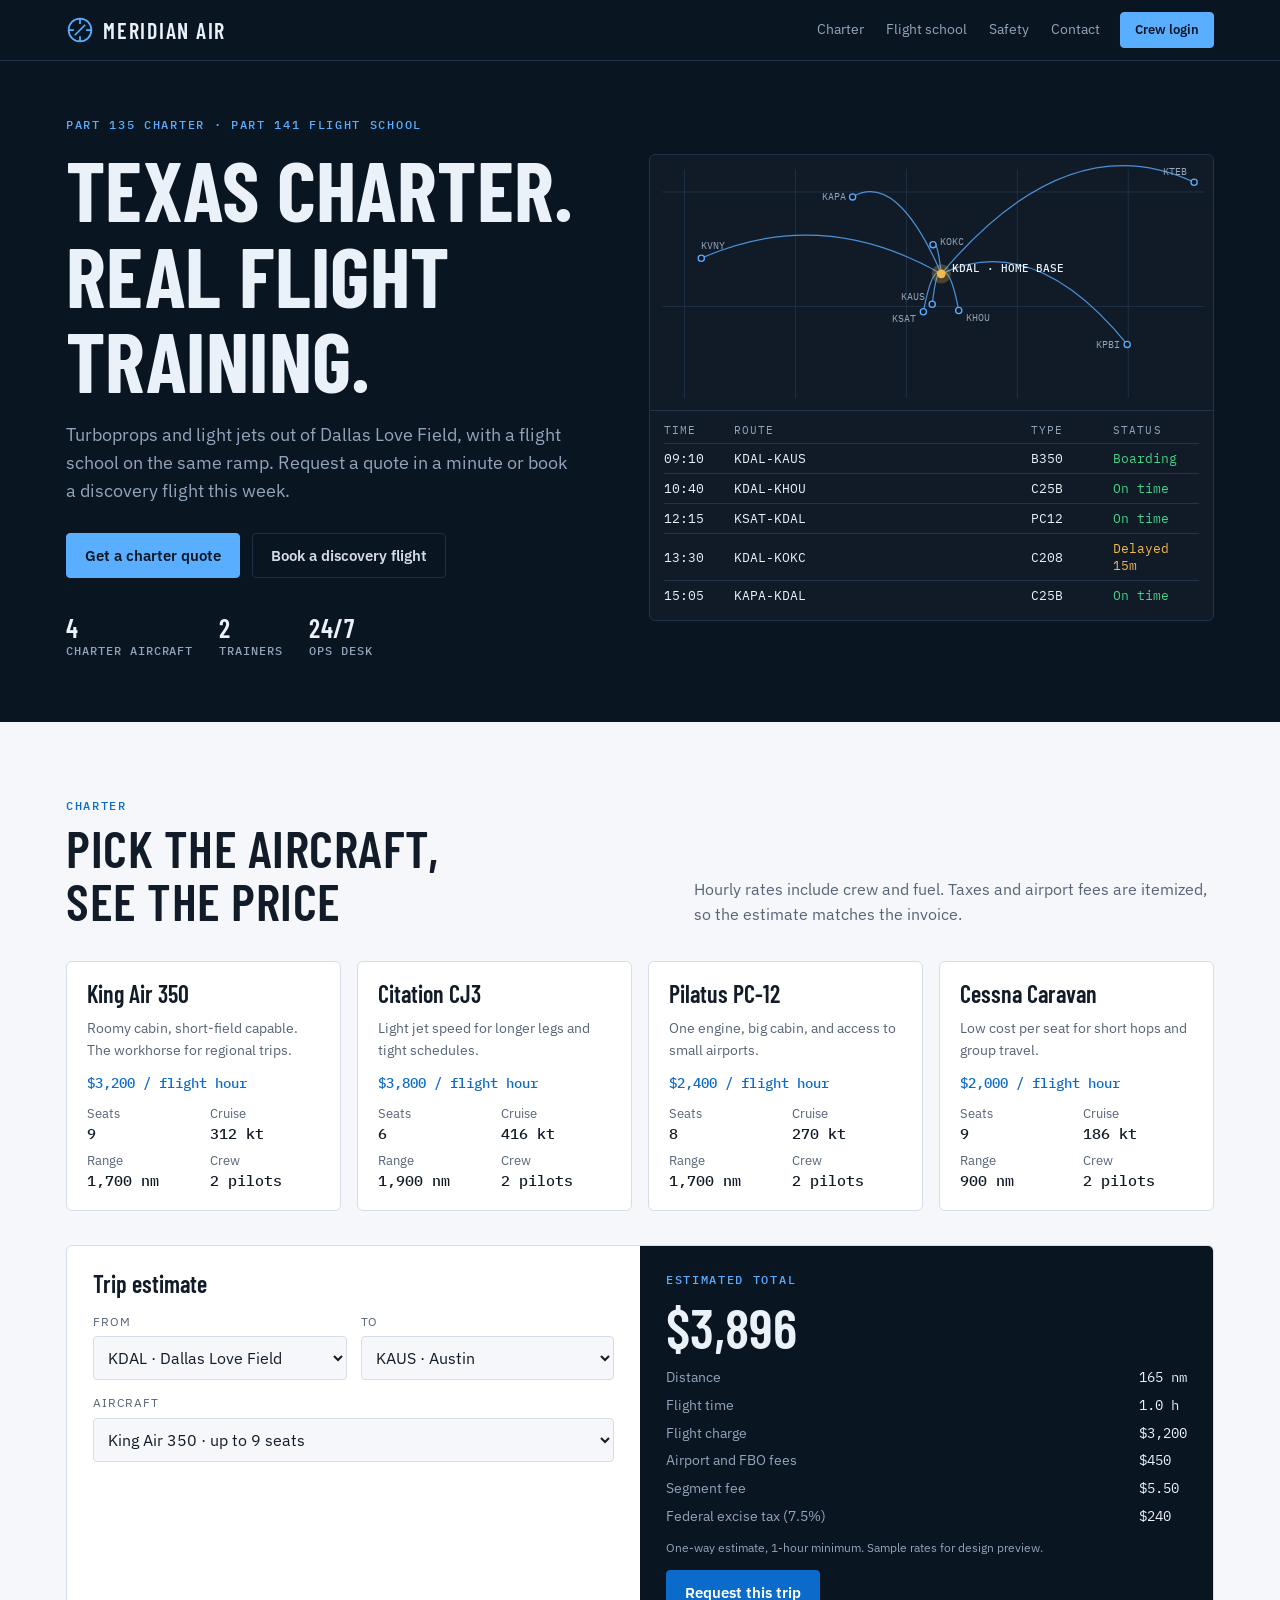
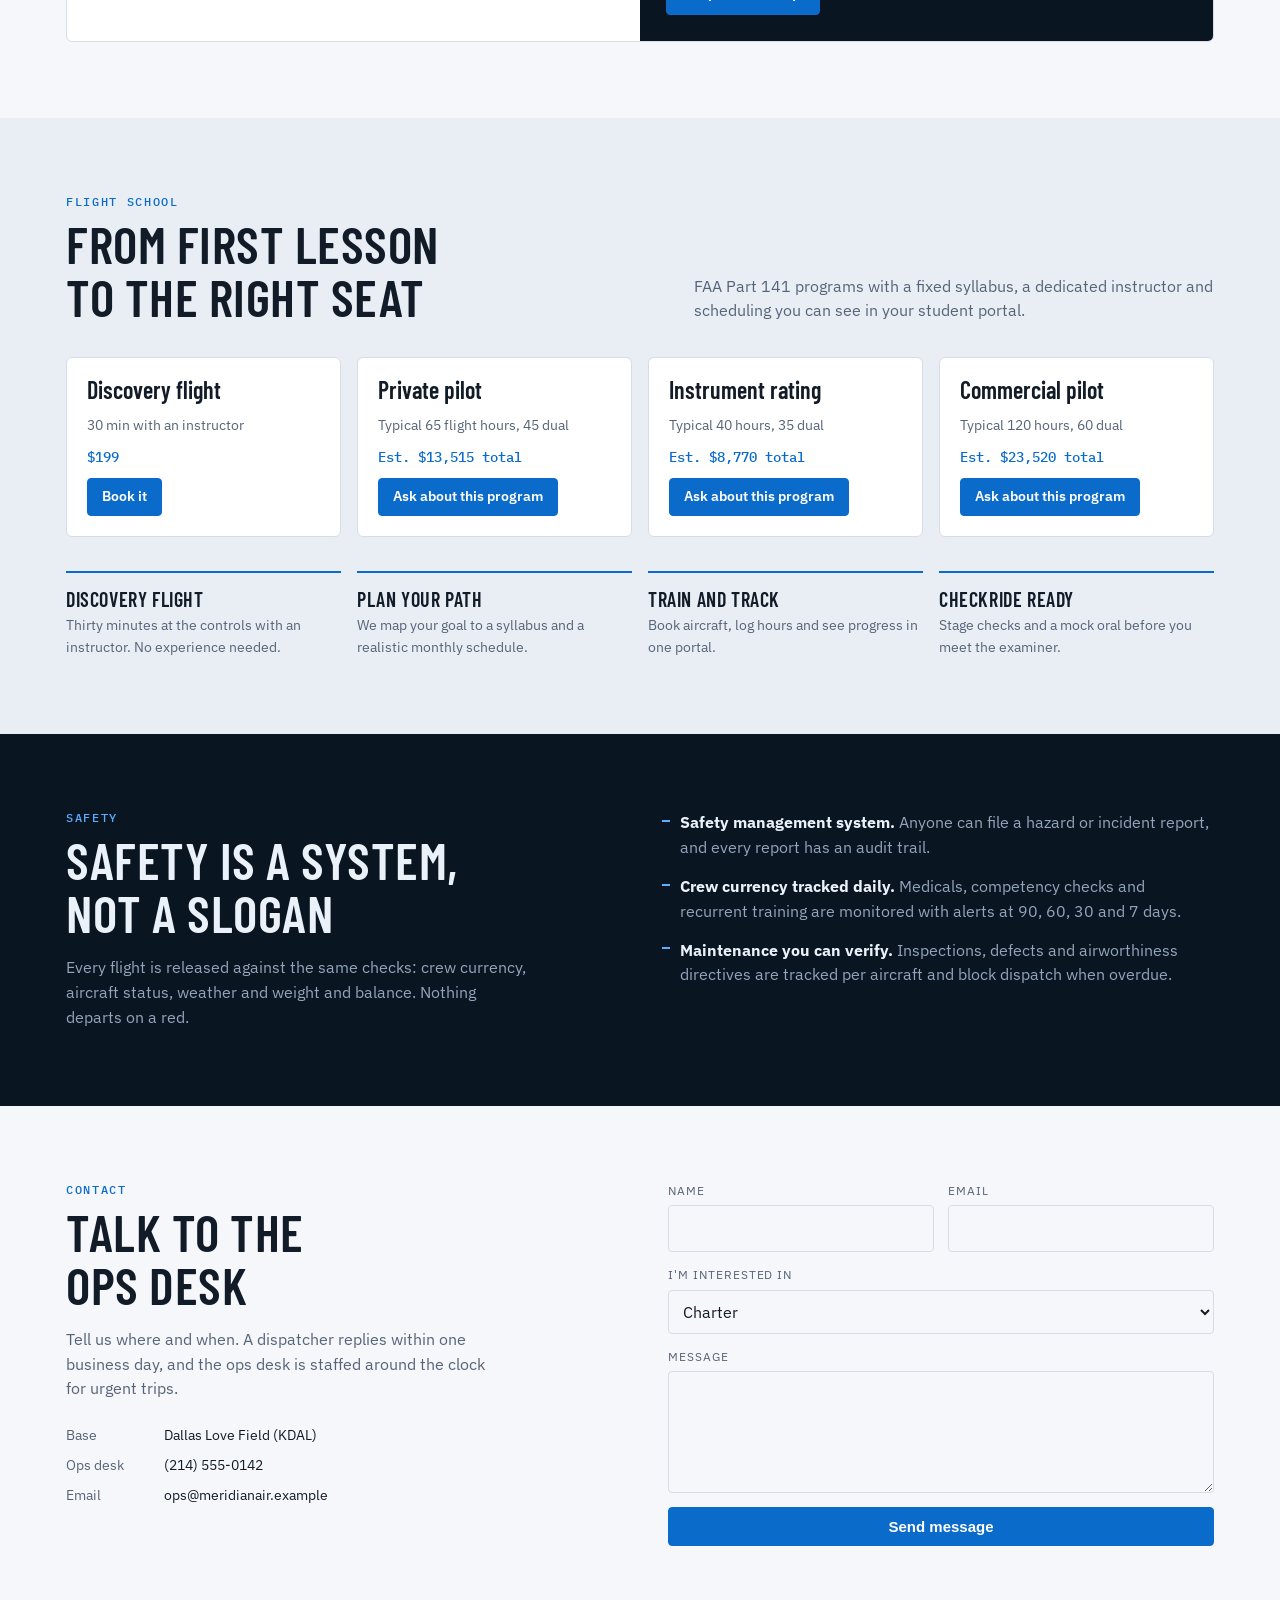
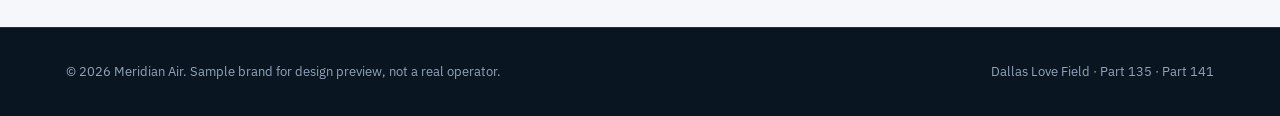
==== index.html @ 29b23692 "Add files via upload" ====
<!doctype html><html lang="en"><head><meta charset="utf-8"><meta name="viewport" content="width=device-width,initial-scale=1,viewport-fit=cover">
<title>Meridian Air</title>
<meta name="claude:viewport-fit-sides" content="cover">
<link rel="stylesheet" href="https://fonts.googleapis.com/css2?family=Barlow+Condensed:wght@500;600;700&family=IBM+Plex+Sans:wght@400;500;600&family=IBM+Plex+Mono:wght@400;500&display=swap">
<style>
/* Layout: dark hero band (route map + departure board), then light sections: charter estimator, school programs, safety, contact */
:root{
  --bg:#f5f7fa; --panel:#ffffff; --panel2:#e9eef5; --line:#d6dde8; --fg:#121c28; --muted:#566478;
  --accent:#0b6bcb; --accent-fg:#ffffff; --accent-soft:#dcebfb;
  --hero:#0a1522; --hero-fg:#eaf1f9; --hero-muted:#93a5ba; --hero-line:#223349; --hero-accent:#5aaeff; --signal:#f2b84b; --ok:#47d28a;
  --f-display:'Barlow Condensed','Arial Narrow',sans-serif; --f-body:'IBM Plex Sans',system-ui,sans-serif; --f-mono:'IBM Plex Mono',ui-monospace,monospace;
}
@media (prefers-color-scheme:dark){:root:not([data-theme="light"]){--bg:#0c131c;--panel:#131d29;--panel2:#1a2636;--line:#26364a;--fg:#e6edf5;--muted:#8d9db1;--accent:#4da3ff;--accent-fg:#06121f;--accent-soft:#16304d;color-scheme:dark}}
:root[data-theme="dark"]{--bg:#0c131c;--panel:#131d29;--panel2:#1a2636;--line:#26364a;--fg:#e6edf5;--muted:#8d9db1;--accent:#4da3ff;--accent-fg:#06121f;--accent-soft:#16304d;color-scheme:dark}
*{box-sizing:border-box}
html{scroll-behavior:smooth}
body{background:var(--bg);color:var(--fg);font:16px/1.55 var(--f-body);margin:0}
h1,h2,h3{font-family:var(--f-display);margin:0;text-wrap:balance;line-height:1.02}
h2{font-size:clamp(34px,5vw,52px);font-weight:600;text-transform:uppercase;letter-spacing:.01em}
h3{font-size:24px;font-weight:600}
p{margin:0}
.wrap{max-width:1180px;margin:0 auto;padding-left:max(16px,env(safe-area-inset-left,0px));padding-right:max(16px,env(safe-area-inset-right,0px))}
a{color:inherit}
.hd{position:sticky;top:env(safe-area-inset-top,0px);z-index:5;background:var(--hero);color:var(--hero-fg);border-bottom:1px solid var(--hero-line)}
.hd .wrap{display:flex;align-items:center;gap:20px;height:60px}
.logo{display:flex;align-items:center;gap:9px;text-decoration:none;font:600 22px var(--f-display);letter-spacing:.08em;text-transform:uppercase}
.logo svg{width:28px;height:28px;color:var(--hero-accent)}
.hd nav{display:flex;gap:22px;margin-left:auto;font-size:14px;color:var(--hero-muted)}
.hd nav a{text-decoration:none} .hd nav a:hover{color:var(--hero-fg)}
.btn{display:inline-flex;align-items:center;justify-content:center;gap:8px;padding:10px 18px;border-radius:4px;font-weight:600;text-decoration:none;border:1px solid var(--accent);background:var(--accent);color:var(--accent-fg);cursor:pointer;font-size:15px}
.btn.ghost{background:transparent;color:inherit;border-color:currentColor;opacity:.9}
.hd .btn{padding:7px 14px;font-size:13px;background:var(--hero-accent);border-color:var(--hero-accent);color:var(--hero)}
:focus-visible{outline:2px solid var(--hero-accent);outline-offset:3px}
.hero{background:var(--hero);color:var(--hero-fg);padding-block:56px 64px;position:relative;overflow:hidden}
.hero .wrap{display:grid;grid-template-columns:minmax(0,1fr) minmax(0,1.05fr);gap:44px;align-items:center}
.eyebrow{font:500 12px var(--f-mono);letter-spacing:.14em;text-transform:uppercase;color:var(--hero-accent)}
.hero h1{font-size:clamp(46px,7vw,84px);font-weight:700;text-transform:uppercase;margin:14px 0 18px;letter-spacing:.005em}
.hero p.lead{color:var(--hero-muted);font-size:18px;max-width:46ch}
.cta{display:flex;gap:12px;flex-wrap:wrap;margin-top:28px}
.hero .btn{background:var(--hero-accent);border-color:var(--hero-accent);color:var(--hero)}
.hero .btn.ghost{background:transparent;color:var(--hero-fg);border-color:var(--hero-line)}
.facts{display:flex;gap:26px;flex-wrap:wrap;margin-top:34px;font:500 12px var(--f-mono);letter-spacing:.08em;text-transform:uppercase;color:var(--hero-muted)}
.facts b{display:block;font:600 26px var(--f-display);color:var(--hero-fg);letter-spacing:.02em}
.deck{border:1px solid var(--hero-line);border-radius:6px;background:rgba(255,255,255,.025);min-width:0}
.deck svg{display:block;width:100%;height:auto}
.board{border-top:1px solid var(--hero-line);font:13px var(--f-mono);padding:6px 14px 10px}
.board .r{display:grid;grid-template-columns:62px 1fr 74px 86px;gap:8px;padding:6px 0;border-bottom:1px solid var(--hero-line);align-items:center}
.board .r:last-child{border:0}
.board .h{color:var(--hero-muted);font-size:11px;letter-spacing:.1em;text-transform:uppercase}
.st{color:var(--ok)} .st.d{color:var(--signal)}
section{padding-block:76px;scroll-margin-top:60px}
.sec-h{display:flex;justify-content:space-between;align-items:flex-end;gap:20px;flex-wrap:wrap;margin-bottom:34px}
.sec-h p{max-width:52ch;color:var(--muted)}
.tag{font:500 12px var(--f-mono);letter-spacing:.14em;text-transform:uppercase;color:var(--accent);margin-bottom:8px}
.cards{display:grid;grid-template-columns:repeat(auto-fit,minmax(min(100%,250px),1fr));gap:16px}
.card{background:var(--panel);border:1px solid var(--line);border-radius:6px;padding:20px;display:flex;flex-direction:column;gap:12px;min-width:0}
.card .spec{display:grid;grid-template-columns:1fr 1fr;gap:8px 12px;font-size:13px;color:var(--muted);margin-top:auto}
.card .spec b{display:block;color:var(--fg);font:500 15px var(--f-mono)}
.price{font:500 14px var(--f-mono);color:var(--accent)}
.est{display:grid;grid-template-columns:minmax(0,1fr) minmax(0,1fr);gap:0;border:1px solid var(--line);border-radius:6px;overflow:hidden;background:var(--panel)}
.est>div{padding:26px;min-width:0}
.est .out{background:var(--hero);color:var(--hero-fg);display:flex;flex-direction:column;gap:12px}
.form{display:grid;grid-template-columns:1fr 1fr;gap:14px}
.field{display:flex;flex-direction:column;gap:5px;min-width:0} .field.w{grid-column:1/-1}
.field label{font-size:12px;color:var(--muted);text-transform:uppercase;letter-spacing:.08em}
.field input,.field select,.field textarea{background:var(--bg);color:var(--fg);border:1px solid var(--line);border-radius:4px;padding:10px;font:inherit;width:100%;min-width:0}
.big{font:600 56px/1 var(--f-display);color:var(--hero-fg)}
.out dl{margin:0;display:grid;grid-template-columns:1fr auto;gap:6px 12px;font-size:14px;color:var(--hero-muted)} .out dd{margin:0;font-family:var(--f-mono);color:var(--hero-fg)}
.out .note{font-size:12px;color:var(--hero-muted)}
.alt{background:var(--panel2)}
.steps{display:grid;grid-template-columns:repeat(auto-fit,minmax(min(100%,220px),1fr));gap:16px;margin-top:8px}
.steps div{padding-top:14px;border-top:2px solid var(--accent)} .steps b{display:block;font:600 20px var(--f-display);text-transform:uppercase;letter-spacing:.03em;margin-bottom:4px}
.steps p{color:var(--muted);font-size:14px}
.band{background:var(--hero);color:var(--hero-fg)}
.band .tag{color:var(--hero-accent)} .band p{color:var(--hero-muted)}
.two{display:grid;grid-template-columns:minmax(0,1fr) minmax(0,1fr);gap:44px;align-items:start}
.list{list-style:none;margin:0;padding:0;display:grid;gap:14px}
.list li{padding-left:18px;position:relative;color:var(--hero-muted)} .list li::before{content:"";position:absolute;left:0;top:.6em;width:8px;height:2px;background:var(--hero-accent)}
.list b{color:var(--hero-fg)}
footer{background:var(--hero);color:var(--hero-muted);padding-block:34px;font-size:13px;border-top:1px solid var(--hero-line)}
footer .wrap{display:flex;justify-content:space-between;gap:16px;flex-wrap:wrap}
.toast{margin-top:12px;padding:10px 12px;border-radius:4px;background:var(--accent-soft);color:var(--accent);font-size:14px}
@media (max-width:860px){.hero .wrap,.two,.est{grid-template-columns:1fr}.hd nav{display:none}.hd .btn{margin-left:auto}.form{grid-template-columns:1fr}section{padding-block:52px}.board .r{grid-template-columns:54px 1fr 60px 72px;font-size:12px}}
@media (prefers-reduced-motion:no-preference){.route{stroke-dasharray:600;stroke-dashoffset:600;animation:dr 1.6s .2s ease-out forwards}@keyframes dr{to{stroke-dashoffset:0}}.pulse{animation:pl 2.4s ease-in-out infinite}@keyframes pl{50%{opacity:.35}}}
</style>
<header class="hd"><div class="wrap">
  <a class="logo" href="#top"><svg viewBox="0 0 32 32" fill="none" stroke="currentColor" stroke-width="2" aria-hidden="true"><circle cx="16" cy="16" r="13"/><path d="M16 3v6M16 23v6M3 16h6M23 16h6M10 22l12-12"/></svg>Meridian Air</a>
  <nav aria-label="Main"><a href="#charter">Charter</a><a href="#school">Flight school</a><a href="#safety">Safety</a><a href="#contact">Contact</a></nav>
  <a class="btn" href="dashboard.html">Crew login</a>
</div></header>

<main id="top">
<div class="hero"><div class="wrap">
  <div>
    <div class="eyebrow">Part 135 charter · Part 141 flight school</div>
    <h1>Texas charter. Real flight training.</h1>
    <p class="lead">Turboprops and light jets out of Dallas Love Field, with a flight school on the same ramp. Request a quote in a minute or book a discovery flight this week.</p>
    <div class="cta"><a class="btn" href="#charter">Get a charter quote</a><a class="btn ghost" href="#school">Book a discovery flight</a></div>
    <div class="facts"><div><b>4</b>charter aircraft</div><div><b>2</b>trainers</div><div><b>24/7</b>ops desk</div></div>
  </div>
  <div class="deck" aria-label="Route map and departures">
    <svg id="map" viewBox="0 0 640 290" role="img" aria-label="Route map from Dallas Love Field"></svg>
    <div class="board" id="board"></div>
  </div>
</div></div>

<section id="charter"><div class="wrap">
  <div class="sec-h"><div><div class="tag">Charter</div><h2>Pick the aircraft,<br>see the price</h2></div><p>Hourly rates include crew and fuel. Taxes and airport fees are itemized, so the estimate matches the invoice.</p></div>
  <div class="cards" id="fleet" style="margin-bottom:34px"></div>
  <div class="est">
    <div><h3 style="margin-bottom:16px">Trip estimate</h3>
      <div class="form">
        <div class="field"><label for="from">From</label><select id="from"></select></div>
        <div class="field"><label for="to">To</label><select id="to"></select></div>
        <div class="field w"><label for="ac">Aircraft</label><select id="ac"></select></div>
      </div></div>
    <div class="out" id="out"></div>
  </div>
</div></section>

<section id="school" class="alt"><div class="wrap">
  <div class="sec-h"><div><div class="tag">Flight school</div><h2>From first lesson<br>to the right seat</h2></div><p>FAA Part 141 programs with a fixed syllabus, a dedicated instructor and scheduling you can see in your student portal.</p></div>
  <div class="cards" id="programs"></div>
  <div class="steps" style="margin-top:34px">
    <div><b>Discovery flight</b><p>Thirty minutes at the controls with an instructor. No experience needed.</p></div>
    <div><b>Plan your path</b><p>We map your goal to a syllabus and a realistic monthly schedule.</p></div>
    <div><b>Train and track</b><p>Book aircraft, log hours and see progress in one portal.</p></div>
    <div><b>Checkride ready</b><p>Stage checks and a mock oral before you meet the examiner.</p></div>
  </div>
</div></section>

<section id="safety" class="band"><div class="wrap two">
  <div><div class="tag">Safety</div><h2>Safety is a system,<br>not a slogan</h2><p style="margin-top:16px;max-width:46ch">Every flight is released against the same checks: crew currency, aircraft status, weather and weight and balance. Nothing departs on a red.</p></div>
  <ul class="list">
    <li><b>Safety management system.</b> Anyone can file a hazard or incident report, and every report has an audit trail.</li>
    <li><b>Crew currency tracked daily.</b> Medicals, competency checks and recurrent training are monitored with alerts at 90, 60, 30 and 7 days.</li>
    <li><b>Maintenance you can verify.</b> Inspections, defects and airworthiness directives are tracked per aircraft and block dispatch when overdue.</li>
  </ul>
</div></section>

<section id="contact"><div class="wrap two" style="gap:56px">
  <div><div class="tag">Contact</div><h2>Talk to the<br>ops desk</h2><p style="margin-top:16px;color:var(--muted);max-width:42ch">Tell us where and when. A dispatcher replies within one business day, and the ops desk is staffed around the clock for urgent trips.</p>
    <dl style="margin:24px 0 0;display:grid;grid-template-columns:90px 1fr;gap:8px;font-size:14px"><dt class="muted" style="color:var(--muted)">Base</dt><dd style="margin:0">Dallas Love Field (KDAL)</dd><dt style="color:var(--muted)">Ops desk</dt><dd style="margin:0" class="mono">(214) 555-0142</dd><dt style="color:var(--muted)">Email</dt><dd style="margin:0" class="mono">ops@meridianair.example</dd></dl></div>
  <form id="cf" class="form" novalidate>
    <div class="field"><label for="n">Name</label><input id="n" required></div>
    <div class="field"><label for="e">Email</label><input id="e" type="email" required></div>
    <div class="field w"><label for="i">I'm interested in</label><select id="i"><option>Charter</option><option>Discovery flight</option><option>Flight training program</option><option>Pilot careers</option></select></div>
    <div class="field w"><label for="m">Message</label><textarea id="m" rows="4"></textarea></div>
    <div class="field w"><button class="btn" type="submit">Send message</button><div id="cr"></div></div>
  </form>
</div></section>
</main>
<footer><div class="wrap"><span>© 2026 Meridian Air. Sample brand for design preview, not a real operator.</span><span>Dallas Love Field · Part 135 · Part 141</span></div></footer>

<script>
const $=s=>document.querySelector(s);
const AP={KDAL:['Dallas Love Field',32.847,-96.852],KAUS:['Austin',30.194,-97.670],KHOU:['Houston Hobby',29.645,-95.279],KSAT:['San Antonio',29.534,-98.470],KOKC:['Oklahoma City',35.393,-97.601],KAPA:['Denver Centennial',39.570,-104.849],KVNY:['Van Nuys',34.210,-118.489],KTEB:['Teterboro',40.850,-74.061],KPBI:['Palm Beach',26.683,-80.096]};
const AC={B350:{n:'King Air 350',seats:9,kt:312,rng:1700,rate:3200,d:'Roomy cabin, short-field capable. The workhorse for regional trips.'},C25B:{n:'Citation CJ3',seats:6,kt:416,rng:1900,rate:3800,d:'Light jet speed for longer legs and tight schedules.'},PC12:{n:'Pilatus PC-12',seats:8,kt:270,rng:1700,rate:2400,d:'One engine, big cabin, and access to small airports.'},C208:{n:'Cessna Caravan',seats:9,kt:186,rng:900,rate:2000,d:'Low cost per seat for short hops and group travel.'}};
const money=n=>'$'+Math.round(n).toLocaleString('en-US');
/* map: equirectangular projection to the viewBox */
const X=lo=>(lo+122)*12.6+14,Y=la=>(42-la)*13+16;
const LB={KAUS:['end',-8,-5],KSAT:['end',-8,12],KHOU:['start',8,12],KOKC:['start',8,0],KAPA:['end',-8,4],KVNY:['start',0,-10],KTEB:['end',-8,-8],KPBI:['end',-8,4]};
(function(){
 let g='';for(let lo=-120;lo<=-70;lo+=10)g+=`<line x1="${X(lo)}" y1="16" x2="${X(lo)}" y2="276" stroke="var(--hero-line)" stroke-width="1"/>`;
 for(let la=30;la<=40;la+=10)g+=`<line x1="14" y1="${Y(la)}" x2="630" y2="${Y(la)}" stroke="var(--hero-line)" stroke-width="1"/>`;
 const h=AP.KDAL,hx=X(h[2]),hy=Y(h[1]);let r='',p='';
 Object.entries(AP).forEach(([k,a])=>{if(k==='KDAL')return;const x=X(a[2]),y=Y(a[1]),cx=(hx+x)/2,cy=Math.min(hy,y)-Math.hypot(x-hx,y-hy)*.22;
  r+=`<path class="route" d="M${hx} ${hy} Q${cx} ${cy} ${x} ${y}" fill="none" stroke="var(--hero-accent)" stroke-width="1.4" opacity=".8"/>`;
  const l=LB[k]||['start',8,4];p+=`<circle cx="${x}" cy="${y}" r="3.5" fill="var(--hero)" stroke="var(--hero-accent)" stroke-width="1.5"/><text text-anchor="${l[0]}" x="${x+l[1]}" y="${y+l[2]}" fill="var(--hero-muted)" font-family="IBM Plex Mono,monospace" font-size="11">${k}</text>`});
 $('#map').innerHTML=g+r+p+`<circle class="pulse" cx="${hx}" cy="${hy}" r="11" fill="var(--signal)" opacity=".25"/><circle cx="${hx}" cy="${hy}" r="5" fill="var(--signal)"/><text x="${hx+12}" y="${hy-2}" text-anchor="start" fill="var(--hero-fg)" font-family="IBM Plex Mono,monospace" font-size="12" font-weight="500">KDAL · HOME BASE</text>`;
 const B=[['09:10','KDAL-KAUS','B350','Boarding'],['10:40','KDAL-KHOU','C25B','On time'],['12:15','KSAT-KDAL','PC12','On time'],['13:30','KDAL-KOKC','C208','Delayed 15m'],['15:05','KAPA-KDAL','C25B','On time']];
 $('#board').innerHTML='<div class="r h"><span>Time</span><span>Route</span><span>Type</span><span>Status</span></div>'+B.map(b=>`<div class="r"><span>${b[0]}</span><span>${b[1]}</span><span>${b[2]}</span><span class="st ${b[3][0]==='D'?'d':''}">${b[3]}</span></div>`).join('');
})();
$('#fleet').innerHTML=Object.values(AC).map(a=>`<article class="card"><h3>${a.n}</h3><p style="color:var(--muted);font-size:14px">${a.d}</p><div class="price">${money(a.rate)} / flight hour</div><div class="spec"><div>Seats<b>${a.seats}</b></div><div>Cruise<b>${a.kt} kt</b></div><div>Range<b>${a.rng.toLocaleString()} nm</b></div><div>Crew<b>2 pilots</b></div></div></article>`).join('');
const opts=Object.entries(AP).map(([k,a])=>`<option value="${k}">${k} · ${a[0]}</option>`).join('');
$('#from').innerHTML=opts;$('#to').innerHTML=opts;$('#to').value='KAUS';
$('#ac').innerHTML=Object.entries(AC).map(([k,a])=>`<option value="${k}">${a.n} · up to ${a.seats} seats</option>`).join('');
function nm(a,b){const R=3440.07,r=x=>x*Math.PI/180,dl=r(b[1]-a[1]),dn=r(b[2]-a[2]),h=Math.sin(dl/2)**2+Math.cos(r(a[1]))*Math.cos(r(b[1]))*Math.sin(dn/2)**2;return 2*R*Math.asin(Math.sqrt(h))}
function est(){
 const f=AP[$('#from').value],t=AP[$('#to').value],a=AC[$('#ac').value];
 if($('#from').value===$('#to').value){$('#out').innerHTML='<h3>Choose two different airports</h3>';return}
 const d=nm(f,t),h=Math.max(1,d/a.kt+.3),fl=h*a.rate,fee=450,seg=5.5,fet=fl*.075,tot=fl+fee+seg+fet;
 $('#out').innerHTML=`<div class="eyebrow">Estimated total</div><div class="big">${money(tot)}</div><dl><dt>Distance</dt><dd>${Math.round(d)} nm</dd><dt>Flight time</dt><dd>${h.toFixed(1)} h</dd><dt>Flight charge</dt><dd>${money(fl)}</dd><dt>Airport and FBO fees</dt><dd>${money(fee)}</dd><dt>Segment fee</dt><dd>$5.50</dd><dt>Federal excise tax (7.5%)</dt><dd>${money(fet)}</dd></dl>${d>a.rng?'<p class="note">This leg is beyond the aircraft range. A fuel stop or the CJ3 is recommended.</p>':''}<p class="note">One-way estimate, 1-hour minimum. Sample rates for design preview.</p><div><a class="btn" href="#contact">Request this trip</a></div>`;
}
['from','to','ac'].forEach(i=>$('#'+i).onchange=est);est();
const PR=[['Discovery flight','30 min with an instructor',null,199],['Private pilot','Typical 65 flight hours, 45 dual',[65,45],0],['Instrument rating','Typical 40 hours, 35 dual',[40,35],0],['Commercial pilot','Typical 120 hours, 60 dual',[120,60],0]];
$('#programs').innerHTML=PR.map(p=>{const c=p[2]?p[2][0]*165+p[2][1]*62:p[3];return `<article class="card"><h3>${p[0]}</h3><p style="color:var(--muted);font-size:14px">${p[1]}</p><div class="price">${p[2]?'Est. '+money(c)+' total':money(c)}</div><div><a class="btn" style="padding:7px 14px;font-size:14px" href="#contact">${p[2]?'Ask about this program':'Book it'}</a></div></article>`}).join('');
$('#cf').onsubmit=e=>{e.preventDefault();const ok=$('#n').value.trim()&&/\S+@\S+/.test($('#e').value);$('#cr').innerHTML=ok?'<div class="toast">Thanks. A dispatcher will reply within one business day. (Sample form, nothing was sent.)</div>':'<div class="toast">Enter your name and a valid email.</div>'};
</script>
</html>
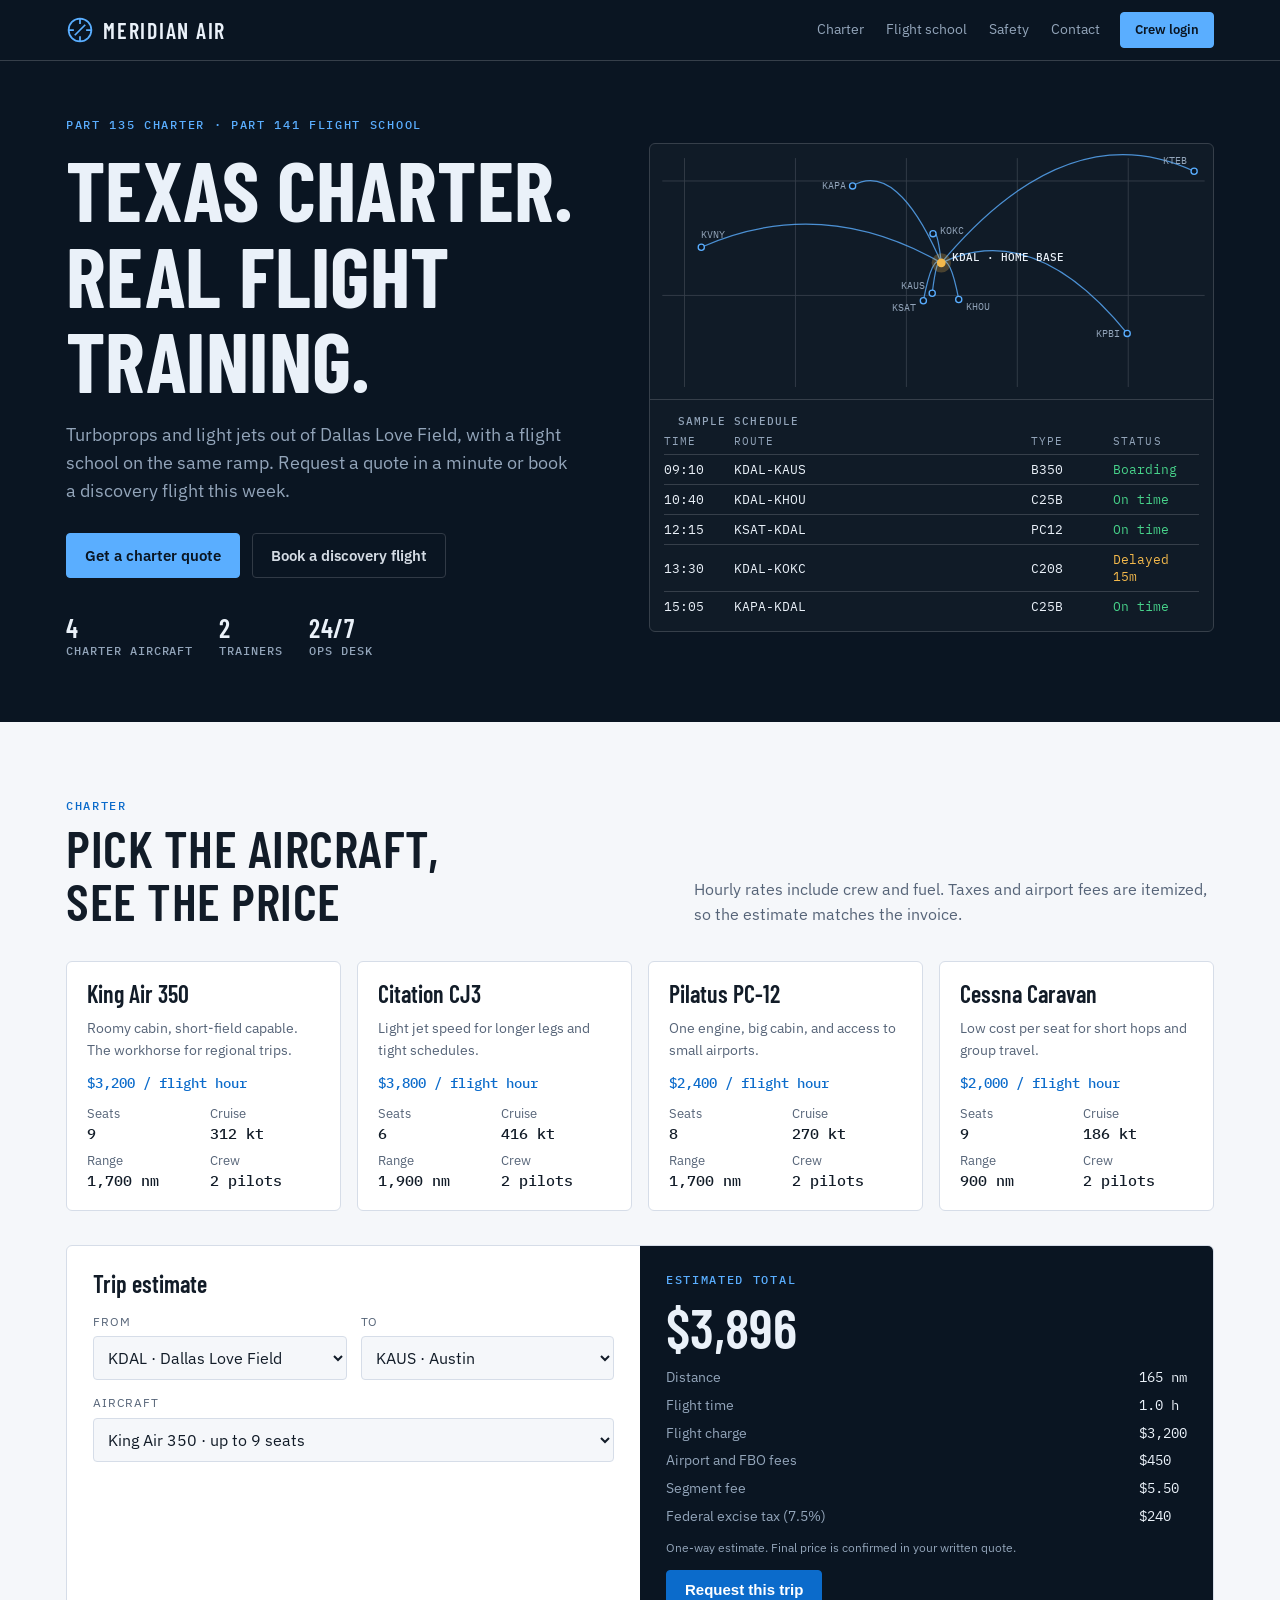
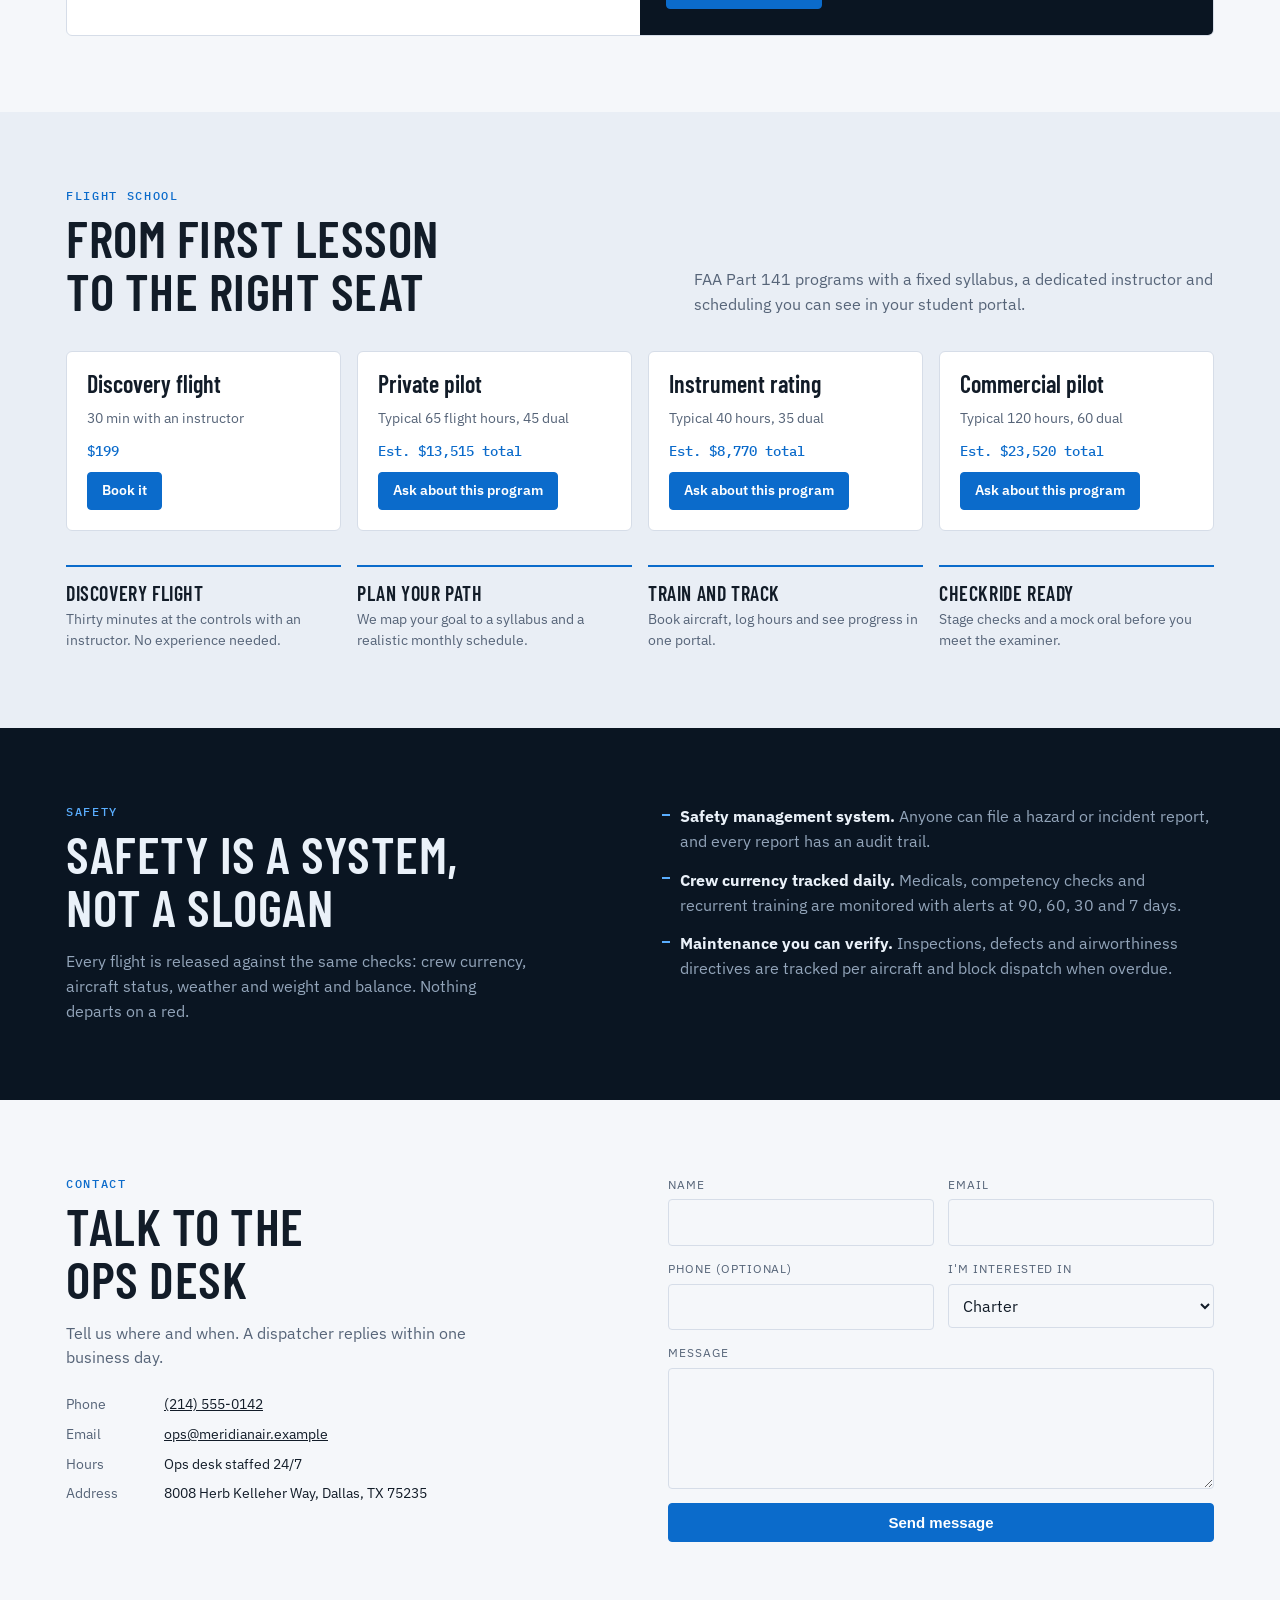
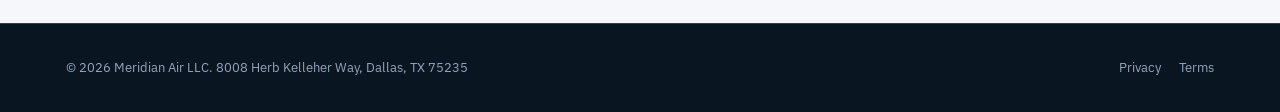
==== commit 4cfd7671: "Add files via upload" ====
--- a/index.html
+++ b/index.html
@@ -1,105 +1,28 @@
-<!doctype html><html lang="en"><head><meta charset="utf-8"><meta name="viewport" content="width=device-width,initial-scale=1,viewport-fit=cover">
+<!doctype html>
+<html lang="en">
+<head>
+<meta charset="utf-8">
+<meta name="viewport" content="width=device-width,initial-scale=1,viewport-fit=cover">
+<meta name="claude:viewport-fit-sides" content="cover">
 <title>Meridian Air</title>
-<meta name="claude:viewport-fit-sides" content="cover">
+<meta name="description" content="Charter flights and flight training from Dallas Love Field. Get an instant trip estimate.">
+<link rel="preconnect" href="https://fonts.googleapis.com"><link rel="preconnect" href="https://fonts.gstatic.com" crossorigin>
 <link rel="stylesheet" href="https://fonts.googleapis.com/css2?family=Barlow+Condensed:wght@500;600;700&family=IBM+Plex+Sans:wght@400;500;600&family=IBM+Plex+Mono:wght@400;500&display=swap">
-<style>
-/* Layout: dark hero band (route map + departure board), then light sections: charter estimator, school programs, safety, contact */
-:root{
-  --bg:#f5f7fa; --panel:#ffffff; --panel2:#e9eef5; --line:#d6dde8; --fg:#121c28; --muted:#566478;
-  --accent:#0b6bcb; --accent-fg:#ffffff; --accent-soft:#dcebfb;
-  --hero:#0a1522; --hero-fg:#eaf1f9; --hero-muted:#93a5ba; --hero-line:#223349; --hero-accent:#5aaeff; --signal:#f2b84b; --ok:#47d28a;
-  --f-display:'Barlow Condensed','Arial Narrow',sans-serif; --f-body:'IBM Plex Sans',system-ui,sans-serif; --f-mono:'IBM Plex Mono',ui-monospace,monospace;
-}
-@media (prefers-color-scheme:dark){:root:not([data-theme="light"]){--bg:#0c131c;--panel:#131d29;--panel2:#1a2636;--line:#26364a;--fg:#e6edf5;--muted:#8d9db1;--accent:#4da3ff;--accent-fg:#06121f;--accent-soft:#16304d;color-scheme:dark}}
-:root[data-theme="dark"]{--bg:#0c131c;--panel:#131d29;--panel2:#1a2636;--line:#26364a;--fg:#e6edf5;--muted:#8d9db1;--accent:#4da3ff;--accent-fg:#06121f;--accent-soft:#16304d;color-scheme:dark}
-*{box-sizing:border-box}
-html{scroll-behavior:smooth}
-body{background:var(--bg);color:var(--fg);font:16px/1.55 var(--f-body);margin:0}
-h1,h2,h3{font-family:var(--f-display);margin:0;text-wrap:balance;line-height:1.02}
-h2{font-size:clamp(34px,5vw,52px);font-weight:600;text-transform:uppercase;letter-spacing:.01em}
-h3{font-size:24px;font-weight:600}
-p{margin:0}
-.wrap{max-width:1180px;margin:0 auto;padding-left:max(16px,env(safe-area-inset-left,0px));padding-right:max(16px,env(safe-area-inset-right,0px))}
-a{color:inherit}
-.hd{position:sticky;top:env(safe-area-inset-top,0px);z-index:5;background:var(--hero);color:var(--hero-fg);border-bottom:1px solid var(--hero-line)}
-.hd .wrap{display:flex;align-items:center;gap:20px;height:60px}
-.logo{display:flex;align-items:center;gap:9px;text-decoration:none;font:600 22px var(--f-display);letter-spacing:.08em;text-transform:uppercase}
-.logo svg{width:28px;height:28px;color:var(--hero-accent)}
-.hd nav{display:flex;gap:22px;margin-left:auto;font-size:14px;color:var(--hero-muted)}
-.hd nav a{text-decoration:none} .hd nav a:hover{color:var(--hero-fg)}
-.btn{display:inline-flex;align-items:center;justify-content:center;gap:8px;padding:10px 18px;border-radius:4px;font-weight:600;text-decoration:none;border:1px solid var(--accent);background:var(--accent);color:var(--accent-fg);cursor:pointer;font-size:15px}
-.btn.ghost{background:transparent;color:inherit;border-color:currentColor;opacity:.9}
-.hd .btn{padding:7px 14px;font-size:13px;background:var(--hero-accent);border-color:var(--hero-accent);color:var(--hero)}
-:focus-visible{outline:2px solid var(--hero-accent);outline-offset:3px}
-.hero{background:var(--hero);color:var(--hero-fg);padding-block:56px 64px;position:relative;overflow:hidden}
-.hero .wrap{display:grid;grid-template-columns:minmax(0,1fr) minmax(0,1.05fr);gap:44px;align-items:center}
-.eyebrow{font:500 12px var(--f-mono);letter-spacing:.14em;text-transform:uppercase;color:var(--hero-accent)}
-.hero h1{font-size:clamp(46px,7vw,84px);font-weight:700;text-transform:uppercase;margin:14px 0 18px;letter-spacing:.005em}
-.hero p.lead{color:var(--hero-muted);font-size:18px;max-width:46ch}
-.cta{display:flex;gap:12px;flex-wrap:wrap;margin-top:28px}
-.hero .btn{background:var(--hero-accent);border-color:var(--hero-accent);color:var(--hero)}
-.hero .btn.ghost{background:transparent;color:var(--hero-fg);border-color:var(--hero-line)}
-.facts{display:flex;gap:26px;flex-wrap:wrap;margin-top:34px;font:500 12px var(--f-mono);letter-spacing:.08em;text-transform:uppercase;color:var(--hero-muted)}
-.facts b{display:block;font:600 26px var(--f-display);color:var(--hero-fg);letter-spacing:.02em}
-.deck{border:1px solid var(--hero-line);border-radius:6px;background:rgba(255,255,255,.025);min-width:0}
-.deck svg{display:block;width:100%;height:auto}
-.board{border-top:1px solid var(--hero-line);font:13px var(--f-mono);padding:6px 14px 10px}
-.board .r{display:grid;grid-template-columns:62px 1fr 74px 86px;gap:8px;padding:6px 0;border-bottom:1px solid var(--hero-line);align-items:center}
-.board .r:last-child{border:0}
-.board .h{color:var(--hero-muted);font-size:11px;letter-spacing:.1em;text-transform:uppercase}
-.st{color:var(--ok)} .st.d{color:var(--signal)}
-section{padding-block:76px;scroll-margin-top:60px}
-.sec-h{display:flex;justify-content:space-between;align-items:flex-end;gap:20px;flex-wrap:wrap;margin-bottom:34px}
-.sec-h p{max-width:52ch;color:var(--muted)}
-.tag{font:500 12px var(--f-mono);letter-spacing:.14em;text-transform:uppercase;color:var(--accent);margin-bottom:8px}
-.cards{display:grid;grid-template-columns:repeat(auto-fit,minmax(min(100%,250px),1fr));gap:16px}
-.card{background:var(--panel);border:1px solid var(--line);border-radius:6px;padding:20px;display:flex;flex-direction:column;gap:12px;min-width:0}
-.card .spec{display:grid;grid-template-columns:1fr 1fr;gap:8px 12px;font-size:13px;color:var(--muted);margin-top:auto}
-.card .spec b{display:block;color:var(--fg);font:500 15px var(--f-mono)}
-.price{font:500 14px var(--f-mono);color:var(--accent)}
-.est{display:grid;grid-template-columns:minmax(0,1fr) minmax(0,1fr);gap:0;border:1px solid var(--line);border-radius:6px;overflow:hidden;background:var(--panel)}
-.est>div{padding:26px;min-width:0}
-.est .out{background:var(--hero);color:var(--hero-fg);display:flex;flex-direction:column;gap:12px}
-.form{display:grid;grid-template-columns:1fr 1fr;gap:14px}
-.field{display:flex;flex-direction:column;gap:5px;min-width:0} .field.w{grid-column:1/-1}
-.field label{font-size:12px;color:var(--muted);text-transform:uppercase;letter-spacing:.08em}
-.field input,.field select,.field textarea{background:var(--bg);color:var(--fg);border:1px solid var(--line);border-radius:4px;padding:10px;font:inherit;width:100%;min-width:0}
-.big{font:600 56px/1 var(--f-display);color:var(--hero-fg)}
-.out dl{margin:0;display:grid;grid-template-columns:1fr auto;gap:6px 12px;font-size:14px;color:var(--hero-muted)} .out dd{margin:0;font-family:var(--f-mono);color:var(--hero-fg)}
-.out .note{font-size:12px;color:var(--hero-muted)}
-.alt{background:var(--panel2)}
-.steps{display:grid;grid-template-columns:repeat(auto-fit,minmax(min(100%,220px),1fr));gap:16px;margin-top:8px}
-.steps div{padding-top:14px;border-top:2px solid var(--accent)} .steps b{display:block;font:600 20px var(--f-display);text-transform:uppercase;letter-spacing:.03em;margin-bottom:4px}
-.steps p{color:var(--muted);font-size:14px}
-.band{background:var(--hero);color:var(--hero-fg)}
-.band .tag{color:var(--hero-accent)} .band p{color:var(--hero-muted)}
-.two{display:grid;grid-template-columns:minmax(0,1fr) minmax(0,1fr);gap:44px;align-items:start}
-.list{list-style:none;margin:0;padding:0;display:grid;gap:14px}
-.list li{padding-left:18px;position:relative;color:var(--hero-muted)} .list li::before{content:"";position:absolute;left:0;top:.6em;width:8px;height:2px;background:var(--hero-accent)}
-.list b{color:var(--hero-fg)}
-footer{background:var(--hero);color:var(--hero-muted);padding-block:34px;font-size:13px;border-top:1px solid var(--hero-line)}
-footer .wrap{display:flex;justify-content:space-between;gap:16px;flex-wrap:wrap}
-.toast{margin-top:12px;padding:10px 12px;border-radius:4px;background:var(--accent-soft);color:var(--accent);font-size:14px}
-@media (max-width:860px){.hero .wrap,.two,.est{grid-template-columns:1fr}.hd nav{display:none}.hd .btn{margin-left:auto}.form{grid-template-columns:1fr}section{padding-block:52px}.board .r{grid-template-columns:54px 1fr 60px 72px;font-size:12px}}
-@media (prefers-reduced-motion:no-preference){.route{stroke-dasharray:600;stroke-dashoffset:600;animation:dr 1.6s .2s ease-out forwards}@keyframes dr{to{stroke-dashoffset:0}}.pulse{animation:pl 2.4s ease-in-out infinite}@keyframes pl{50%{opacity:.35}}}
-</style>
-<header class="hd"><div class="wrap">
-  <a class="logo" href="#top"><svg viewBox="0 0 32 32" fill="none" stroke="currentColor" stroke-width="2" aria-hidden="true"><circle cx="16" cy="16" r="13"/><path d="M16 3v6M16 23v6M3 16h6M23 16h6M10 22l12-12"/></svg>Meridian Air</a>
-  <nav aria-label="Main"><a href="#charter">Charter</a><a href="#school">Flight school</a><a href="#safety">Safety</a><a href="#contact">Contact</a></nav>
-  <a class="btn" href="dashboard.html">Crew login</a>
-</div></header>
-
+<link rel="stylesheet" href="styles.css">
+</head>
+<body data-home="1">
+<header class="hd" id="hd"></header>
 <main id="top">
 <div class="hero"><div class="wrap">
   <div>
-    <div class="eyebrow">Part 135 charter · Part 141 flight school</div>
-    <h1>Texas charter. Real flight training.</h1>
-    <p class="lead">Turboprops and light jets out of Dallas Love Field, with a flight school on the same ramp. Request a quote in a minute or book a discovery flight this week.</p>
+    <div class="eyebrow" id="h-eyebrow"></div>
+    <h1 id="h-title"></h1>
+    <p class="lead" id="h-lead"></p>
     <div class="cta"><a class="btn" href="#charter">Get a charter quote</a><a class="btn ghost" href="#school">Book a discovery flight</a></div>
-    <div class="facts"><div><b>4</b>charter aircraft</div><div><b>2</b>trainers</div><div><b>24/7</b>ops desk</div></div>
+    <div class="facts" id="h-facts"></div>
   </div>
   <div class="deck" aria-label="Route map and departures">
-    <svg id="map" viewBox="0 0 640 290" role="img" aria-label="Route map from Dallas Love Field"></svg>
+    <svg id="map" viewBox="0 0 640 290" role="img" aria-label="Route map from home base"></svg>
     <div class="board" id="board"></div>
   </div>
 </div></div>
@@ -139,52 +62,22 @@
 </div></section>
 
 <section id="contact"><div class="wrap two" style="gap:56px">
-  <div><div class="tag">Contact</div><h2>Talk to the<br>ops desk</h2><p style="margin-top:16px;color:var(--muted);max-width:42ch">Tell us where and when. A dispatcher replies within one business day, and the ops desk is staffed around the clock for urgent trips.</p>
-    <dl style="margin:24px 0 0;display:grid;grid-template-columns:90px 1fr;gap:8px;font-size:14px"><dt class="muted" style="color:var(--muted)">Base</dt><dd style="margin:0">Dallas Love Field (KDAL)</dd><dt style="color:var(--muted)">Ops desk</dt><dd style="margin:0" class="mono">(214) 555-0142</dd><dt style="color:var(--muted)">Email</dt><dd style="margin:0" class="mono">ops@meridianair.example</dd></dl></div>
+  <div><div class="tag">Contact</div><h2>Talk to the<br>ops desk</h2><p style="margin-top:16px;color:var(--muted);max-width:42ch">Tell us where and when. A dispatcher replies within one business day.</p>
+    <dl style="margin:24px 0 0;display:grid;grid-template-columns:90px 1fr;gap:8px;font-size:14px"><dt style="color:var(--muted)">Phone</dt><dd style="margin:0" class="mono"><a data-tel></a></dd><dt style="color:var(--muted)">Email</dt><dd style="margin:0" class="mono"><a data-mailto></a></dd><dt style="color:var(--muted)">Hours</dt><dd style="margin:0" data-cfg="company.hours"></dd><dt style="color:var(--muted)">Address</dt><dd style="margin:0" data-cfg="company.address"></dd></dl></div>
   <form id="cf" class="form" novalidate>
-    <div class="field"><label for="n">Name</label><input id="n" required></div>
-    <div class="field"><label for="e">Email</label><input id="e" type="email" required></div>
-    <div class="field w"><label for="i">I'm interested in</label><select id="i"><option>Charter</option><option>Discovery flight</option><option>Flight training program</option><option>Pilot careers</option></select></div>
-    <div class="field w"><label for="m">Message</label><textarea id="m" rows="4"></textarea></div>
-    <div class="field w"><button class="btn" type="submit">Send message</button><div id="cr"></div></div>
+    <div class="field"><label for="n">Name</label><input id="n" name="name" autocomplete="name" required></div>
+    <div class="field"><label for="e">Email</label><input id="e" name="email" type="email" autocomplete="email" required></div>
+    <div class="field"><label for="ph">Phone (optional)</label><input id="ph" name="phone" type="tel" autocomplete="tel"></div>
+    <div class="field"><label for="i">I'm interested in</label><select id="i" name="interest"></select></div>
+    <div class="field w"><label for="m">Message</label><textarea id="m" name="message" rows="4"></textarea></div>
+    <div class="hp" aria-hidden="true"><label for="hp">Leave this empty</label><input id="hp" name="_gotcha" tabindex="-1" autocomplete="off"></div>
+    <div class="field w"><button class="btn" id="send" type="submit">Send message</button><div id="cr"></div></div>
   </form>
 </div></section>
 </main>
-<footer><div class="wrap"><span>© 2026 Meridian Air. Sample brand for design preview, not a real operator.</span><span>Dallas Love Field · Part 135 · Part 141</span></div></footer>
-
-<script>
-const $=s=>document.querySelector(s);
-const AP={KDAL:['Dallas Love Field',32.847,-96.852],KAUS:['Austin',30.194,-97.670],KHOU:['Houston Hobby',29.645,-95.279],KSAT:['San Antonio',29.534,-98.470],KOKC:['Oklahoma City',35.393,-97.601],KAPA:['Denver Centennial',39.570,-104.849],KVNY:['Van Nuys',34.210,-118.489],KTEB:['Teterboro',40.850,-74.061],KPBI:['Palm Beach',26.683,-80.096]};
-const AC={B350:{n:'King Air 350',seats:9,kt:312,rng:1700,rate:3200,d:'Roomy cabin, short-field capable. The workhorse for regional trips.'},C25B:{n:'Citation CJ3',seats:6,kt:416,rng:1900,rate:3800,d:'Light jet speed for longer legs and tight schedules.'},PC12:{n:'Pilatus PC-12',seats:8,kt:270,rng:1700,rate:2400,d:'One engine, big cabin, and access to small airports.'},C208:{n:'Cessna Caravan',seats:9,kt:186,rng:900,rate:2000,d:'Low cost per seat for short hops and group travel.'}};
-const money=n=>'$'+Math.round(n).toLocaleString('en-US');
-/* map: equirectangular projection to the viewBox */
-const X=lo=>(lo+122)*12.6+14,Y=la=>(42-la)*13+16;
-const LB={KAUS:['end',-8,-5],KSAT:['end',-8,12],KHOU:['start',8,12],KOKC:['start',8,0],KAPA:['end',-8,4],KVNY:['start',0,-10],KTEB:['end',-8,-8],KPBI:['end',-8,4]};
-(function(){
- let g='';for(let lo=-120;lo<=-70;lo+=10)g+=`<line x1="${X(lo)}" y1="16" x2="${X(lo)}" y2="276" stroke="var(--hero-line)" stroke-width="1"/>`;
- for(let la=30;la<=40;la+=10)g+=`<line x1="14" y1="${Y(la)}" x2="630" y2="${Y(la)}" stroke="var(--hero-line)" stroke-width="1"/>`;
- const h=AP.KDAL,hx=X(h[2]),hy=Y(h[1]);let r='',p='';
- Object.entries(AP).forEach(([k,a])=>{if(k==='KDAL')return;const x=X(a[2]),y=Y(a[1]),cx=(hx+x)/2,cy=Math.min(hy,y)-Math.hypot(x-hx,y-hy)*.22;
-  r+=`<path class="route" d="M${hx} ${hy} Q${cx} ${cy} ${x} ${y}" fill="none" stroke="var(--hero-accent)" stroke-width="1.4" opacity=".8"/>`;
-  const l=LB[k]||['start',8,4];p+=`<circle cx="${x}" cy="${y}" r="3.5" fill="var(--hero)" stroke="var(--hero-accent)" stroke-width="1.5"/><text text-anchor="${l[0]}" x="${x+l[1]}" y="${y+l[2]}" fill="var(--hero-muted)" font-family="IBM Plex Mono,monospace" font-size="11">${k}</text>`});
- $('#map').innerHTML=g+r+p+`<circle class="pulse" cx="${hx}" cy="${hy}" r="11" fill="var(--signal)" opacity=".25"/><circle cx="${hx}" cy="${hy}" r="5" fill="var(--signal)"/><text x="${hx+12}" y="${hy-2}" text-anchor="start" fill="var(--hero-fg)" font-family="IBM Plex Mono,monospace" font-size="12" font-weight="500">KDAL · HOME BASE</text>`;
- const B=[['09:10','KDAL-KAUS','B350','Boarding'],['10:40','KDAL-KHOU','C25B','On time'],['12:15','KSAT-KDAL','PC12','On time'],['13:30','KDAL-KOKC','C208','Delayed 15m'],['15:05','KAPA-KDAL','C25B','On time']];
- $('#board').innerHTML='<div class="r h"><span>Time</span><span>Route</span><span>Type</span><span>Status</span></div>'+B.map(b=>`<div class="r"><span>${b[0]}</span><span>${b[1]}</span><span>${b[2]}</span><span class="st ${b[3][0]==='D'?'d':''}">${b[3]}</span></div>`).join('');
-})();
-$('#fleet').innerHTML=Object.values(AC).map(a=>`<article class="card"><h3>${a.n}</h3><p style="color:var(--muted);font-size:14px">${a.d}</p><div class="price">${money(a.rate)} / flight hour</div><div class="spec"><div>Seats<b>${a.seats}</b></div><div>Cruise<b>${a.kt} kt</b></div><div>Range<b>${a.rng.toLocaleString()} nm</b></div><div>Crew<b>2 pilots</b></div></div></article>`).join('');
-const opts=Object.entries(AP).map(([k,a])=>`<option value="${k}">${k} · ${a[0]}</option>`).join('');
-$('#from').innerHTML=opts;$('#to').innerHTML=opts;$('#to').value='KAUS';
-$('#ac').innerHTML=Object.entries(AC).map(([k,a])=>`<option value="${k}">${a.n} · up to ${a.seats} seats</option>`).join('');
-function nm(a,b){const R=3440.07,r=x=>x*Math.PI/180,dl=r(b[1]-a[1]),dn=r(b[2]-a[2]),h=Math.sin(dl/2)**2+Math.cos(r(a[1]))*Math.cos(r(b[1]))*Math.sin(dn/2)**2;return 2*R*Math.asin(Math.sqrt(h))}
-function est(){
- const f=AP[$('#from').value],t=AP[$('#to').value],a=AC[$('#ac').value];
- if($('#from').value===$('#to').value){$('#out').innerHTML='<h3>Choose two different airports</h3>';return}
- const d=nm(f,t),h=Math.max(1,d/a.kt+.3),fl=h*a.rate,fee=450,seg=5.5,fet=fl*.075,tot=fl+fee+seg+fet;
- $('#out').innerHTML=`<div class="eyebrow">Estimated total</div><div class="big">${money(tot)}</div><dl><dt>Distance</dt><dd>${Math.round(d)} nm</dd><dt>Flight time</dt><dd>${h.toFixed(1)} h</dd><dt>Flight charge</dt><dd>${money(fl)}</dd><dt>Airport and FBO fees</dt><dd>${money(fee)}</dd><dt>Segment fee</dt><dd>$5.50</dd><dt>Federal excise tax (7.5%)</dt><dd>${money(fet)}</dd></dl>${d>a.rng?'<p class="note">This leg is beyond the aircraft range. A fuel stop or the CJ3 is recommended.</p>':''}<p class="note">One-way estimate, 1-hour minimum. Sample rates for design preview.</p><div><a class="btn" href="#contact">Request this trip</a></div>`;
-}
-['from','to','ac'].forEach(i=>$('#'+i).onchange=est);est();
-const PR=[['Discovery flight','30 min with an instructor',null,199],['Private pilot','Typical 65 flight hours, 45 dual',[65,45],0],['Instrument rating','Typical 40 hours, 35 dual',[40,35],0],['Commercial pilot','Typical 120 hours, 60 dual',[120,60],0]];
-$('#programs').innerHTML=PR.map(p=>{const c=p[2]?p[2][0]*165+p[2][1]*62:p[3];return `<article class="card"><h3>${p[0]}</h3><p style="color:var(--muted);font-size:14px">${p[1]}</p><div class="price">${p[2]?'Est. '+money(c)+' total':money(c)}</div><div><a class="btn" style="padding:7px 14px;font-size:14px" href="#contact">${p[2]?'Ask about this program':'Book it'}</a></div></article>`}).join('');
-$('#cf').onsubmit=e=>{e.preventDefault();const ok=$('#n').value.trim()&&/\S+@\S+/.test($('#e').value);$('#cr').innerHTML=ok?'<div class="toast">Thanks. A dispatcher will reply within one business day. (Sample form, nothing was sent.)</div>':'<div class="toast">Enter your name and a valid email.</div>'};
-</script>
+<footer id="ft"></footer>
+<script src="config.js"></script>
+<script src="common.js"></script>
+<script src="home.js"></script>
+</body>
 </html>
--- a/styles.css
+++ b/styles.css
@@ -0,0 +1,101 @@
+/* Layout: dark hero band (route map + departure board), then light sections: charter estimator, school programs, safety, contact */
+:root{
+  --bg:#f5f7fa; --panel:#ffffff; --panel2:#e9eef5; --line:#d6dde8; --fg:#121c28; --muted:#566478;
+  --accent:#0b6bcb; --accent-fg:#ffffff; --accent-soft:#dcebfb;
+  --hero:#0a1522; --hero-scrim:rgba(10,21,34,.84); --hero-fg:#eaf1f9; --hero-muted:#93a5ba; --hero-line:#223349; --hero-accent:#5aaeff; --signal:#f2b84b; --ok:#47d28a;
+  --f-display:'Barlow Condensed','Arial Narrow',sans-serif; --f-body:'IBM Plex Sans',system-ui,sans-serif; --f-mono:'IBM Plex Mono',ui-monospace,monospace;
+}
+@media (prefers-color-scheme:dark){:root:not([data-theme="light"]){--bg:#0c131c;--panel:#131d29;--panel2:#1a2636;--line:#26364a;--fg:#e6edf5;--muted:#8d9db1;--accent:#4da3ff;--accent-fg:#06121f;--accent-soft:#16304d;color-scheme:dark}}
+:root[data-theme="dark"]{--bg:#0c131c;--panel:#131d29;--panel2:#1a2636;--line:#26364a;--fg:#e6edf5;--muted:#8d9db1;--accent:#4da3ff;--accent-fg:#06121f;--accent-soft:#16304d;color-scheme:dark}
+*{box-sizing:border-box}
+html{scroll-behavior:smooth}
+body{background:var(--bg);color:var(--fg);font:16px/1.55 var(--f-body);margin:0}
+h1,h2,h3{font-family:var(--f-display);margin:0;text-wrap:balance;line-height:1.02}
+h2{font-size:clamp(34px,5vw,52px);font-weight:600;text-transform:uppercase;letter-spacing:.01em}
+h3{font-size:24px;font-weight:600}
+p{margin:0}
+.wrap{max-width:1180px;margin:0 auto;padding-left:max(16px,env(safe-area-inset-left,0px));padding-right:max(16px,env(safe-area-inset-right,0px))}
+a{color:inherit}
+.hd{position:sticky;top:env(safe-area-inset-top,0px);z-index:5;background:var(--hero);color:var(--hero-fg);border-bottom:1px solid var(--hero-line)}
+.hd .wrap{display:flex;align-items:center;gap:20px;height:60px}
+.logo{display:flex;align-items:center;gap:9px;text-decoration:none;font:600 22px var(--f-display);letter-spacing:.08em;text-transform:uppercase}
+.logo svg{width:28px;height:28px;color:var(--hero-accent)}
+.hd nav{display:flex;gap:22px;margin-left:auto;font-size:14px;color:var(--hero-muted)}
+.hd nav a{text-decoration:none} .hd nav a:hover{color:var(--hero-fg)}
+.btn{display:inline-flex;align-items:center;justify-content:center;gap:8px;padding:10px 18px;border-radius:4px;font-weight:600;text-decoration:none;border:1px solid var(--accent);background:var(--accent);color:var(--accent-fg);cursor:pointer;font-size:15px}
+.btn.ghost{background:transparent;color:inherit;border-color:currentColor;opacity:.9}
+.hd .btn{padding:7px 14px;font-size:13px;background:var(--hero-accent);border-color:var(--hero-accent);color:var(--hero)}
+:focus-visible{outline:2px solid var(--hero-accent);outline-offset:3px}
+.hero{background:var(--hero);color:var(--hero-fg);padding-block:56px 64px;position:relative;overflow:hidden}
+.hero .wrap{display:grid;grid-template-columns:minmax(0,1fr) minmax(0,1.05fr);gap:44px;align-items:center}
+.eyebrow{font:500 12px var(--f-mono);letter-spacing:.14em;text-transform:uppercase;color:var(--hero-accent)}
+.hero h1{font-size:clamp(46px,7vw,84px);font-weight:700;text-transform:uppercase;margin:14px 0 18px;letter-spacing:.005em}
+.hero p.lead{color:var(--hero-muted);font-size:18px;max-width:46ch}
+.cta{display:flex;gap:12px;flex-wrap:wrap;margin-top:28px}
+.hero .btn{background:var(--hero-accent);border-color:var(--hero-accent);color:var(--hero)}
+.hero .btn.ghost{background:transparent;color:var(--hero-fg);border-color:var(--hero-line)}
+.facts{display:flex;gap:26px;flex-wrap:wrap;margin-top:34px;font:500 12px var(--f-mono);letter-spacing:.08em;text-transform:uppercase;color:var(--hero-muted)}
+.facts b{display:block;font:600 26px var(--f-display);color:var(--hero-fg);letter-spacing:.02em}
+.deck{border:1px solid var(--hero-line);border-radius:6px;background:rgba(255,255,255,.025);min-width:0}
+.deck svg{display:block;width:100%;height:auto}
+.board{border-top:1px solid var(--hero-line);font:13px var(--f-mono);padding:6px 14px 10px}
+.board .r{display:grid;grid-template-columns:62px 1fr 74px 86px;gap:8px;padding:6px 0;border-bottom:1px solid var(--hero-line);align-items:center}
+.board .r:last-child{border:0}
+.board .h{color:var(--hero-muted);font-size:11px;letter-spacing:.1em;text-transform:uppercase}
+.st{color:var(--ok)} .st.d{color:var(--signal)}
+section{padding-block:76px;scroll-margin-top:60px}
+.sec-h{display:flex;justify-content:space-between;align-items:flex-end;gap:20px;flex-wrap:wrap;margin-bottom:34px}
+.sec-h p{max-width:52ch;color:var(--muted)}
+.tag{font:500 12px var(--f-mono);letter-spacing:.14em;text-transform:uppercase;color:var(--accent);margin-bottom:8px}
+.cards{display:grid;grid-template-columns:repeat(auto-fit,minmax(min(100%,250px),1fr));gap:16px}
+.card{background:var(--panel);border:1px solid var(--line);border-radius:6px;padding:20px;display:flex;flex-direction:column;gap:12px;min-width:0}
+.card .spec{display:grid;grid-template-columns:1fr 1fr;gap:8px 12px;font-size:13px;color:var(--muted);margin-top:auto}
+.card .spec b{display:block;color:var(--fg);font:500 15px var(--f-mono)}
+.price{font:500 14px var(--f-mono);color:var(--accent)}
+.est{display:grid;grid-template-columns:minmax(0,1fr) minmax(0,1fr);gap:0;border:1px solid var(--line);border-radius:6px;overflow:hidden;background:var(--panel)}
+.est>div{padding:26px;min-width:0}
+.est .out{background:var(--hero);color:var(--hero-fg);display:flex;flex-direction:column;gap:12px}
+.form{display:grid;grid-template-columns:1fr 1fr;gap:14px}
+.field{display:flex;flex-direction:column;gap:5px;min-width:0} .field.w{grid-column:1/-1}
+.field label{font-size:12px;color:var(--muted);text-transform:uppercase;letter-spacing:.08em}
+.field input,.field select,.field textarea{background:var(--bg);color:var(--fg);border:1px solid var(--line);border-radius:4px;padding:10px;font:inherit;width:100%;min-width:0}
+.big{font:600 56px/1 var(--f-display);color:var(--hero-fg)}
+.out dl{margin:0;display:grid;grid-template-columns:1fr auto;gap:6px 12px;font-size:14px;color:var(--hero-muted)} .out dd{margin:0;font-family:var(--f-mono);color:var(--hero-fg)}
+.out .note{font-size:12px;color:var(--hero-muted)}
+.alt{background:var(--panel2)}
+.steps{display:grid;grid-template-columns:repeat(auto-fit,minmax(min(100%,220px),1fr));gap:16px;margin-top:8px}
+.steps div{padding-top:14px;border-top:2px solid var(--accent)} .steps b{display:block;font:600 20px var(--f-display);text-transform:uppercase;letter-spacing:.03em;margin-bottom:4px}
+.steps p{color:var(--muted);font-size:14px}
+.band{background:var(--hero);color:var(--hero-fg)}
+.band .tag{color:var(--hero-accent)} .band p{color:var(--hero-muted)}
+.two{display:grid;grid-template-columns:minmax(0,1fr) minmax(0,1fr);gap:44px;align-items:start}
+.list{list-style:none;margin:0;padding:0;display:grid;gap:14px}
+.list li{padding-left:18px;position:relative;color:var(--hero-muted)} .list li::before{content:"";position:absolute;left:0;top:.6em;width:8px;height:2px;background:var(--hero-accent)}
+.list b{color:var(--hero-fg)}
+footer{background:var(--hero);color:var(--hero-muted);padding-block:34px;font-size:13px;border-top:1px solid var(--hero-line)}
+footer .wrap{display:flex;justify-content:space-between;gap:16px;flex-wrap:wrap}
+.toast{margin-top:12px;padding:10px 12px;border-radius:4px;background:var(--accent-soft);color:var(--accent);font-size:14px}
+@media (max-width:860px){.hero .wrap,.two,.est{grid-template-columns:1fr}.hd nav{display:none}.hd .btn{margin-left:auto}.form{grid-template-columns:1fr}section{padding-block:52px}.board .r{grid-template-columns:54px 1fr 60px 72px;font-size:12px}}
+@media (prefers-reduced-motion:no-preference){.route{stroke-dasharray:600;stroke-dashoffset:600;animation:dr 1.6s .2s ease-out forwards}@keyframes dr{to{stroke-dashoffset:0}}.pulse{animation:pl 2.4s ease-in-out infinite}@keyframes pl{50%{opacity:.35}}}
+/* ---- additions: photos, logo, forms, consent, legal pages ---- */
+.logo img{height:30px;width:auto;display:block}
+.card .ph{aspect-ratio:16/9;width:100%;object-fit:cover;border-radius:4px;background:var(--panel2);display:block}
+.hero.has-img{background-image:linear-gradient(var(--hero-scrim),var(--hero-scrim)),var(--hero-img);background-size:cover;background-position:center}
+.hp{position:absolute;left:-9999px;width:1px;height:1px;overflow:hidden}
+.toast.err{background:var(--panel2);color:var(--fg);border:1px solid var(--line)}
+.toast a{color:inherit;font-weight:600}
+.consent{position:fixed;left:max(12px,env(safe-area-inset-left,0px));right:max(12px,env(safe-area-inset-right,0px));bottom:calc(12px + env(safe-area-inset-bottom,0px));z-index:9;max-width:620px;margin:0 auto;background:var(--hero);color:var(--hero-fg);border:1px solid var(--hero-line);border-radius:6px;padding:14px 16px;display:flex;gap:14px;align-items:center;flex-wrap:wrap;font-size:14px}
+.consent p{flex:1;min-width:200px;color:var(--hero-muted)}
+.consent .btn{padding:7px 14px;font-size:13px;background:var(--hero-accent);border-color:var(--hero-accent);color:var(--hero)}
+.consent .btn.ghost{background:transparent;color:var(--hero-fg);border-color:var(--hero-line)}
+.sample-tag{font:500 11px var(--f-mono);letter-spacing:.1em;text-transform:uppercase;color:var(--hero-muted);padding:8px 14px 0}
+footer a{text-decoration:none} footer a:hover{color:var(--hero-fg)}
+footer .links{display:flex;gap:18px;flex-wrap:wrap}
+.legal{padding-block:56px 80px}
+.doc{max-width:760px}
+.doc h1{font-size:clamp(40px,6vw,60px);font-weight:700;text-transform:uppercase;margin-bottom:6px}
+.doc h2{font-size:26px;text-transform:none;letter-spacing:0;margin:34px 0 8px}
+.doc p,.doc li{color:var(--fg);margin-bottom:10px} .doc ul{padding-left:20px;margin:0 0 10px}
+.doc .meta{color:var(--muted);font:13px var(--f-mono);margin-bottom:24px}
+.draft{background:var(--accent-soft);color:var(--accent);padding:10px 14px;border-radius:4px;font-size:14px;margin-bottom:22px}
+
